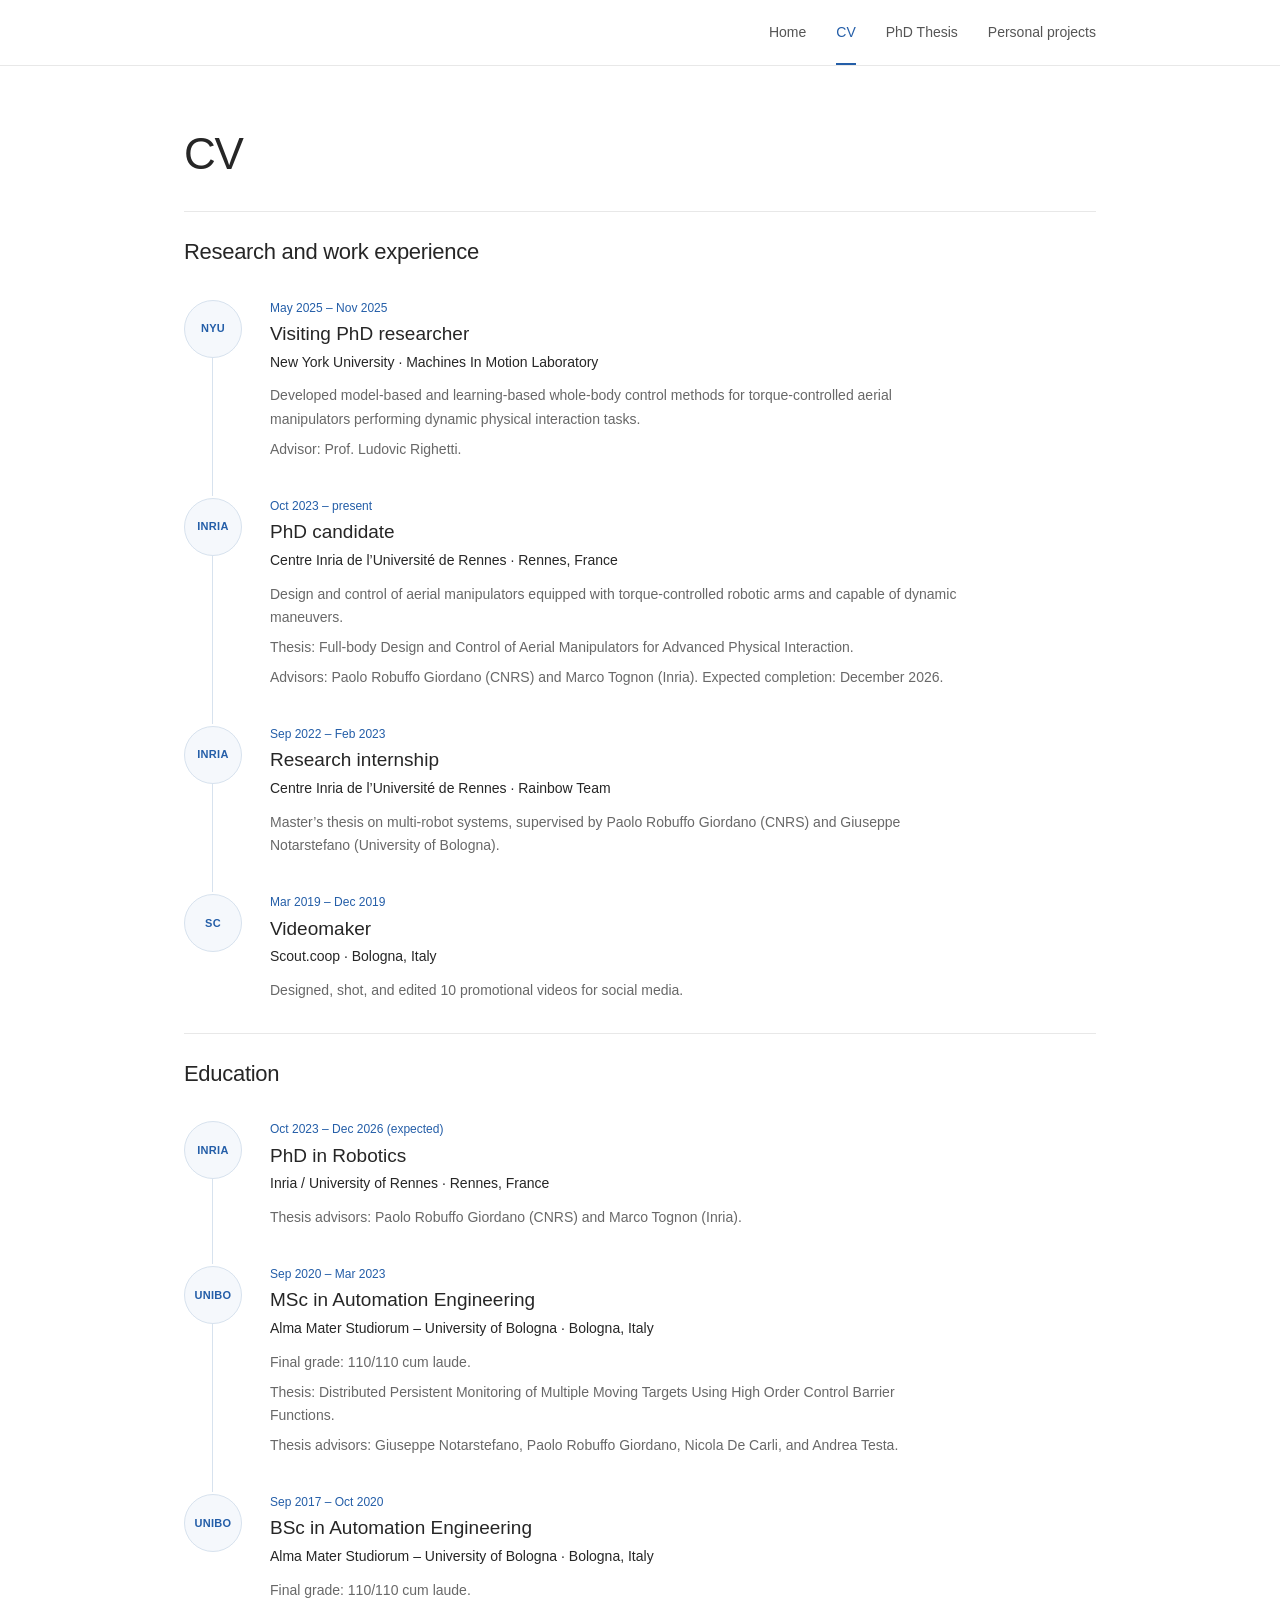
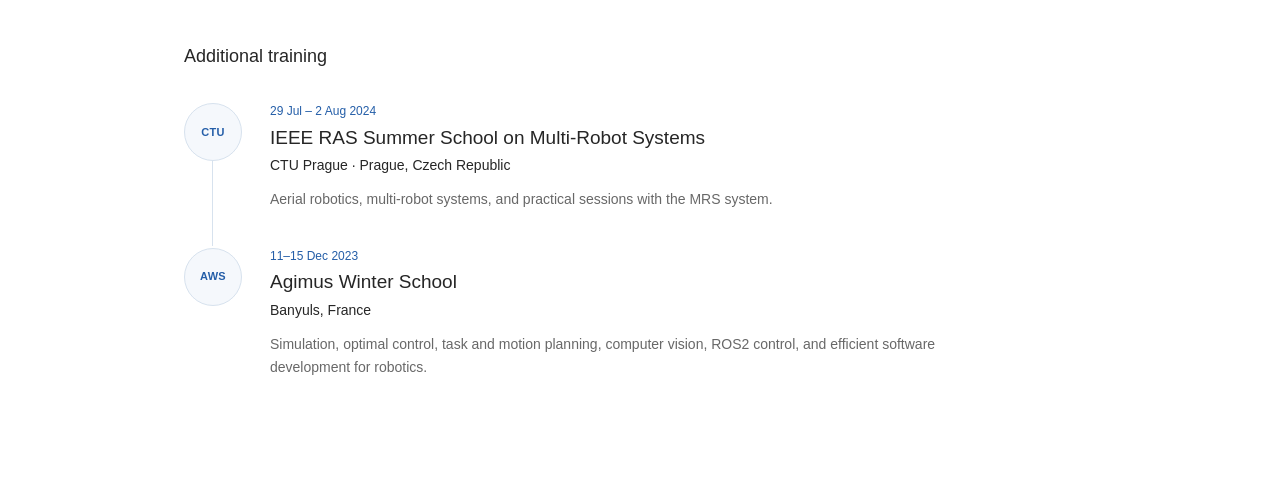
==== cv.html @ 984af0c1 "Update personal website, ready for publication" ====
<!doctype html>
<html lang="en">
<head>
  <meta charset="utf-8">
  <meta name="viewport" content="width=device-width, initial-scale=1">
  <meta name="description" content="Lorenzo Balandi — research and work experience, education, and training.">
  <meta name="theme-color" content="#ffffff">
  <title>CV | Lorenzo Balandi</title>
  <link rel="stylesheet" href="styles.css">
</head>
<body>
  <a class="skip-link" href="#main">Skip to content</a>
  <header class="site-header">
    <nav class="navigation" aria-label="Main navigation">
      <a href="index.html">Home</a>
      <a href="cv.html" aria-current="page">CV</a>
      <a href="thesis.html">PhD Thesis</a>
      <a href="projects.html">Personal projects</a>
    </nav>
  </header>
  <main id="main" class="content-page cv-page">
    <h1>CV</h1>
    <section class="content-section" aria-labelledby="experience-title">
      <h2 id="experience-title">Research and work experience</h2>
      <ol class="timeline">
        <li class="timeline-item">
          <span class="institution-badge" aria-hidden="true">NYU</span>
          <div class="timeline-content">
            <p class="timeline-date">May 2025 – Nov 2025</p>
            <h3>Visiting PhD researcher</h3>
            <p class="timeline-organization">New York University · Machines In Motion Laboratory</p>
            <p class="timeline-detail">Developed model-based and learning-based whole-body control methods for torque-controlled aerial manipulators performing dynamic physical interaction tasks.</p>
            <p class="timeline-detail">Advisor: Prof. Ludovic Righetti.</p>
          </div>
        </li>
        <li class="timeline-item">
          <span class="institution-badge" aria-hidden="true">INRIA</span>
          <div class="timeline-content">
            <p class="timeline-date">Oct 2023 – present</p>
            <h3>PhD candidate</h3>
            <p class="timeline-organization">Centre Inria de l’Université de Rennes · Rennes, France</p>
            <p class="timeline-detail">Design and control of aerial manipulators equipped with torque-controlled robotic arms and capable of dynamic maneuvers.</p>
            <p class="timeline-detail">Thesis: Full-body Design and Control of Aerial Manipulators for Advanced Physical Interaction.</p>
            <p class="timeline-detail">Advisors: Paolo Robuffo Giordano (CNRS) and Marco Tognon (Inria). Expected completion: December 2026.</p>
          </div>
        </li>
        <li class="timeline-item">
          <span class="institution-badge" aria-hidden="true">INRIA</span>
          <div class="timeline-content">
            <p class="timeline-date">Sep 2022 – Feb 2023</p>
            <h3>Research internship</h3>
            <p class="timeline-organization">Centre Inria de l’Université de Rennes · Rainbow Team</p>
            <p class="timeline-detail">Master’s thesis on multi-robot systems, supervised by Paolo Robuffo Giordano (CNRS) and Giuseppe Notarstefano (University of Bologna).</p>
          </div>
        </li>
        <li class="timeline-item">
          <span class="institution-badge" aria-hidden="true">SC</span>
          <div class="timeline-content">
            <p class="timeline-date">Mar 2019 – Dec 2019</p>
            <h3>Videomaker</h3>
            <p class="timeline-organization">Scout.coop · Bologna, Italy</p>
            <p class="timeline-detail">Designed, shot, and edited 10 promotional videos for social media.</p>
          </div>
        </li>
      </ol>
    </section>
    <section class="content-section" aria-labelledby="education-title">
      <h2 id="education-title">Education</h2>
      <ol class="timeline">
        <li class="timeline-item">
          <span class="institution-badge" aria-hidden="true">INRIA</span>
          <div class="timeline-content">
            <p class="timeline-date">Oct 2023 – Dec 2026 (expected)</p>
            <h3>PhD in Robotics</h3>
            <p class="timeline-organization">Inria / University of Rennes · Rennes, France</p>
            <p class="timeline-detail">Thesis advisors: Paolo Robuffo Giordano (CNRS) and Marco Tognon (Inria).</p>
          </div>
        </li>
        <li class="timeline-item">
          <span class="institution-badge" aria-hidden="true">UNIBO</span>
          <div class="timeline-content">
            <p class="timeline-date">Sep 2020 – Mar 2023</p>
            <h3>MSc in Automation Engineering</h3>
            <p class="timeline-organization">Alma Mater Studiorum – University of Bologna · Bologna, Italy</p>
            <p class="timeline-detail">Final grade: 110/110 cum laude.</p>
            <p class="timeline-detail">Thesis: Distributed Persistent Monitoring of Multiple Moving Targets Using High Order Control Barrier Functions.</p>
            <p class="timeline-detail">Thesis advisors: Giuseppe Notarstefano, Paolo Robuffo Giordano, Nicola De Carli, and Andrea Testa.</p>
          </div>
        </li>
        <li class="timeline-item">
          <span class="institution-badge" aria-hidden="true">UNIBO</span>
          <div class="timeline-content">
            <p class="timeline-date">Sep 2017 – Oct 2020</p>
            <h3>BSc in Automation Engineering</h3>
            <p class="timeline-organization">Alma Mater Studiorum – University of Bologna · Bologna, Italy</p>
            <p class="timeline-detail">Final grade: 110/110 cum laude.</p>
          </div>
        </li>
      </ol>
      <h3 class="training-heading">Additional training</h3>
      <ol class="timeline">
        <li class="timeline-item">
          <span class="institution-badge" aria-hidden="true">CTU</span>
          <div class="timeline-content">
            <p class="timeline-date">29 Jul – 2 Aug 2024</p>
            <h3>IEEE RAS Summer School on Multi-Robot Systems</h3>
            <p class="timeline-organization">CTU Prague · Prague, Czech Republic</p>
            <p class="timeline-detail">Aerial robotics, multi-robot systems, and practical sessions with the MRS system.</p>
          </div>
        </li>
        <li class="timeline-item">
          <span class="institution-badge" aria-hidden="true">AWS</span>
          <div class="timeline-content">
            <p class="timeline-date">11–15 Dec 2023</p>
            <h3>Agimus Winter School</h3>
            <p class="timeline-organization">Banyuls, France</p>
            <p class="timeline-detail">Simulation, optimal control, task and motion planning, computer vision, ROS2 control, and efficient software development for robotics.</p>
          </div>
        </li>
      </ol>
    </section>
  </main>
</body>
</html>
---- styles.css ----
:root {
  color-scheme: light;
  --ink: #262626;
  --muted: #686868;
  --accent: #245ea8;
  --line: #e8e8e8;
  font-family: Arial, Helvetica, sans-serif;
  color: var(--ink);
  background: #fff;
  -webkit-font-smoothing: antialiased;
}

* { box-sizing: border-box; }
body { margin: 0; line-height: 1.7; }
a { color: inherit; }
a:focus-visible { outline: 2px solid var(--accent); outline-offset: 5px; }
::selection { background: #e0ecfa; }
.skip-link {
  position: absolute;
  top: -80px;
  left: 20px;
  padding: 10px 16px;
  background: white;
  z-index: 1;
}
.skip-link:focus { top: 10px; }
.site-header { border-bottom: 1px solid var(--line); }
.navigation {
  max-width: 960px;
  margin: auto;
  padding: 0 24px;
  min-height: 65px;
  display: flex;
  justify-content: flex-end;
  align-items: stretch;
  gap: 30px;
}
.navigation a {
  display: flex;
  align-items: center;
  padding: 18px 0 16px;
  border-bottom: 2px solid transparent;
  text-decoration: none;
  font-size: 14px;
  color: #555;
}
.navigation a:hover { color: var(--accent); }
.navigation a[aria-current="page"] {
  color: var(--accent);
  border-bottom-color: var(--accent);
}
main {
  width: min(100%, 960px);
  margin: 0 auto;
  padding: 66px 24px 90px;
}
h1 {
  margin: 0 0 10px;
  font-size: clamp(36px, 5vw, 44px);
  font-weight: 400;
  letter-spacing: -1.3px;
  line-height: 1.2;
}
h2 {
  margin: 0 0 12px;
  font-size: 22px;
  font-weight: 400;
  letter-spacing: -.3px;
  line-height: 1.4;
}
p { margin: 0; }
.home-layout {
  display: grid;
  grid-template-columns: minmax(0, 1fr) 310px;
  gap: 64px;
  align-items: start;
}
.introduction { padding-top: 17px; }
.status, .page-description { color: var(--muted); font-size: 16px; }
.portrait {
  display: block;
  width: 100%;
  height: auto;
  aspect-ratio: 4 / 5;
  object-fit: cover;
  object-position: center;
  border-radius: 3px;
  box-shadow: 0 2px 10px #00000012;
}
.profile-links {
  list-style: none;
  padding: 0;
  margin: 40px 0 15px;
  display: flex;
  flex-wrap: wrap;
  gap: 12px 24px;
  max-width: 410px;
}
.profile-links a {
  display: inline-flex;
  align-items: center;
  gap: 7px;
  padding: 3px 0;
  border-bottom: 1px solid #bdd1ea;
  color: var(--accent);
  font-size: 14px;
  text-decoration: none;
}
.link-mark { font-size: 13px; }
.content-page { padding-top: 62px; }
.page-description { margin-bottom: 45px; }
.content-section {
  padding: 25px 0 30px;
  border-top: 1px solid var(--line);
}
.placeholder-text { color: var(--muted); max-width: 650px; font-size: 15px; }
@media (max-width: 650px) {
  .navigation { gap: 16px; flex-wrap: wrap; justify-content: flex-start; min-height: 60px; }
  .navigation a { font-size: 13px; }
  main { padding-top: 40px; padding-bottom: 50px; }
  .home-layout { grid-template-columns: 1fr; gap: 32px; }
  .introduction { padding-top: 0; }
  .portrait { max-width: 340px; }
  .profile-links { margin-top: 28px; gap: 10px 20px; }
  .content-page { padding-top: 40px; }
  .page-description { margin-bottom: 30px; }
}
@media (max-width: 370px) {
  .navigation { gap: 12px; padding-inline: 18px; }
  .navigation a { font-size: 12px; }
  main { padding-inline: 18px; }
}

.intro-copy { color: var(--muted); font-size: 16px; }
.intro-copy p + p { margin-top: 16px; }
.profile-links a:hover { border-bottom-color: var(--accent); }
.content-page > h1 { margin-bottom: 30px; }
.thesis-abstract { max-width: 760px; }
.thesis-abstract p { font-size: 16px; line-height: 1.85; }
.thesis-abstract p + p { margin-top: 20px; }
.timeline { list-style: none; padding: 0; margin: 30px 0 0; }
.timeline-item { position: relative; padding: 0 0 34px 86px; }
.timeline-item::before {
  content: "";
  position: absolute;
  top: 58px;
  bottom: 0;
  left: 28px;
  width: 1px;
  background: #d7e2ee;
}
.timeline-item:last-child { padding-bottom: 0; }
.timeline-item:last-child::before { display: none; }
.institution-badge {
  position: absolute;
  top: 2px;
  left: 0;
  width: 58px;
  height: 58px;
  display: grid;
  place-items: center;
  border: 1px solid #d7e2ee;
  border-radius: 50%;
  background: #f5f8fc;
  color: var(--accent);
  font-size: 11px;
  font-weight: 600;
  letter-spacing: .3px;
}
.timeline-date { font-size: 12px; color: var(--accent); margin-bottom: 3px; }
.timeline-content h3 { margin: 0 0 3px; font-size: 19px; font-weight: 500; line-height: 1.4; }
.timeline-organization { font-size: 14px; margin-bottom: 10px; }
.timeline-detail { font-size: 14px; color: var(--muted); max-width: 690px; }
.timeline-detail + .timeline-detail { margin-top: 6px; }
.training-heading { margin: 38px 0 0; font-size: 18px; font-weight: 500; }
@media (max-width: 650px) {
  .timeline-item { padding-left: 66px; padding-bottom: 30px; }
  .institution-badge { width: 46px; height: 46px; font-size: 9px; }
  .timeline-item::before { left: 22px; top: 48px; }
  .timeline-content h3 { font-size: 18px; }
  .thesis-abstract p { font-size: 15px; }
}
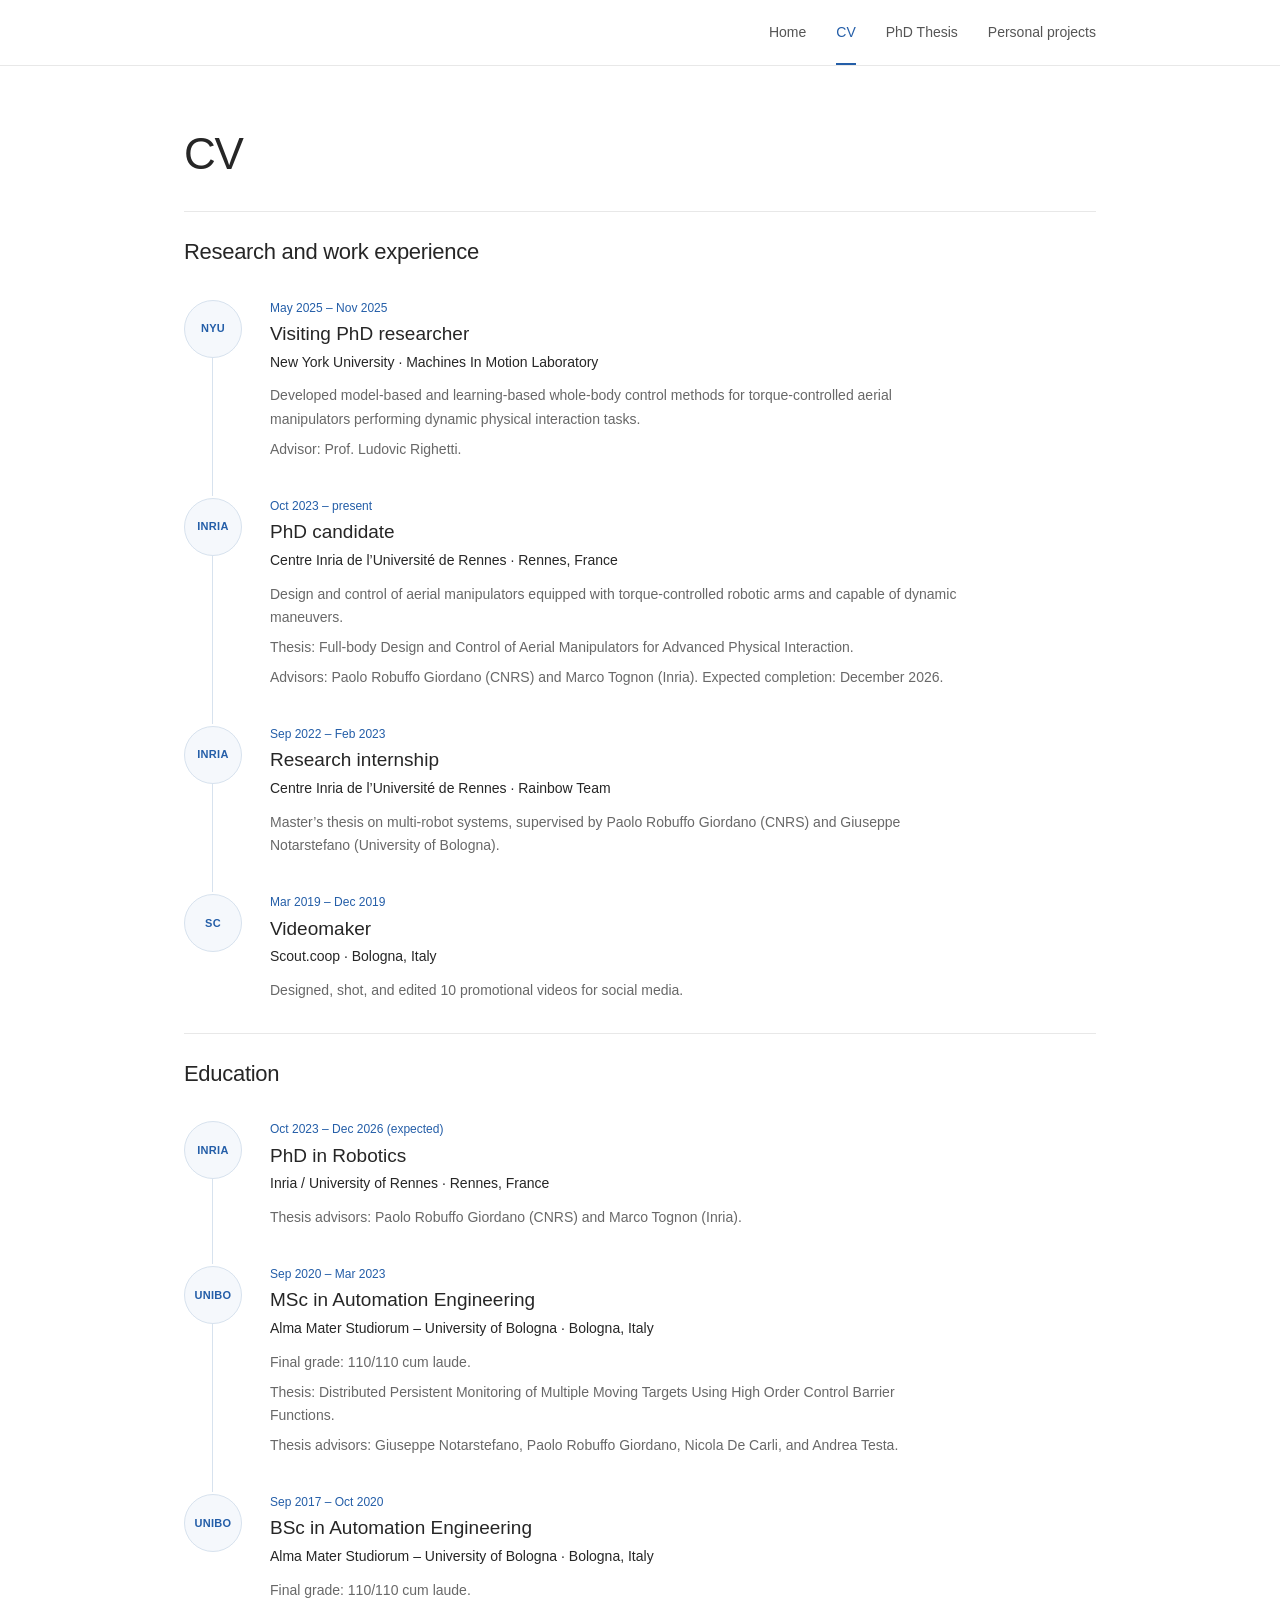
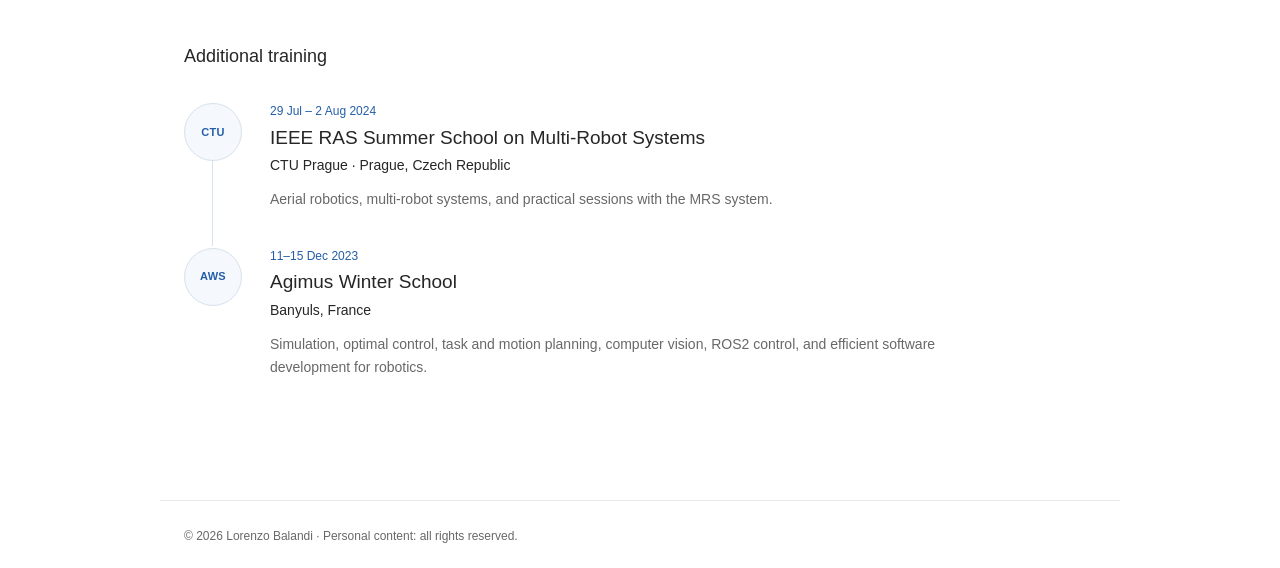
==== commit 5ae9bdee: "Add LICENCE and copyright claim in website, modified readme" ====
--- a/cv.html
+++ b/cv.html
@@ -120,5 +120,8 @@
       </ol>
     </section>
   </main>
+  <footer class="site-footer">
+    <small>© 2026 Lorenzo Balandi · Personal content: all rights reserved.</small>
+  </footer>
 </body>
 </html>
--- a/styles.css
+++ b/styles.css
@@ -11,7 +11,7 @@
 }
 
 * { box-sizing: border-box; }
-body { margin: 0; line-height: 1.7; }
+body { margin: 0; line-height: 1.7; min-height: 100vh; min-height: 100svh; display: flex; flex-direction: column; }
 a { color: inherit; }
 a:focus-visible { outline: 2px solid var(--accent); outline-offset: 5px; }
 ::selection { background: #e0ecfa; }
@@ -180,3 +180,12 @@
   .timeline-content h3 { font-size: 18px; }
   .thesis-abstract p { font-size: 15px; }
 }
+
+.site-footer {
+  width: min(100%, 960px);
+  margin: auto auto 0;
+  padding: 20px 24px;
+  border-top: 1px solid var(--line);
+  color: var(--muted);
+}
+.site-footer small { font-size: 12px; }
